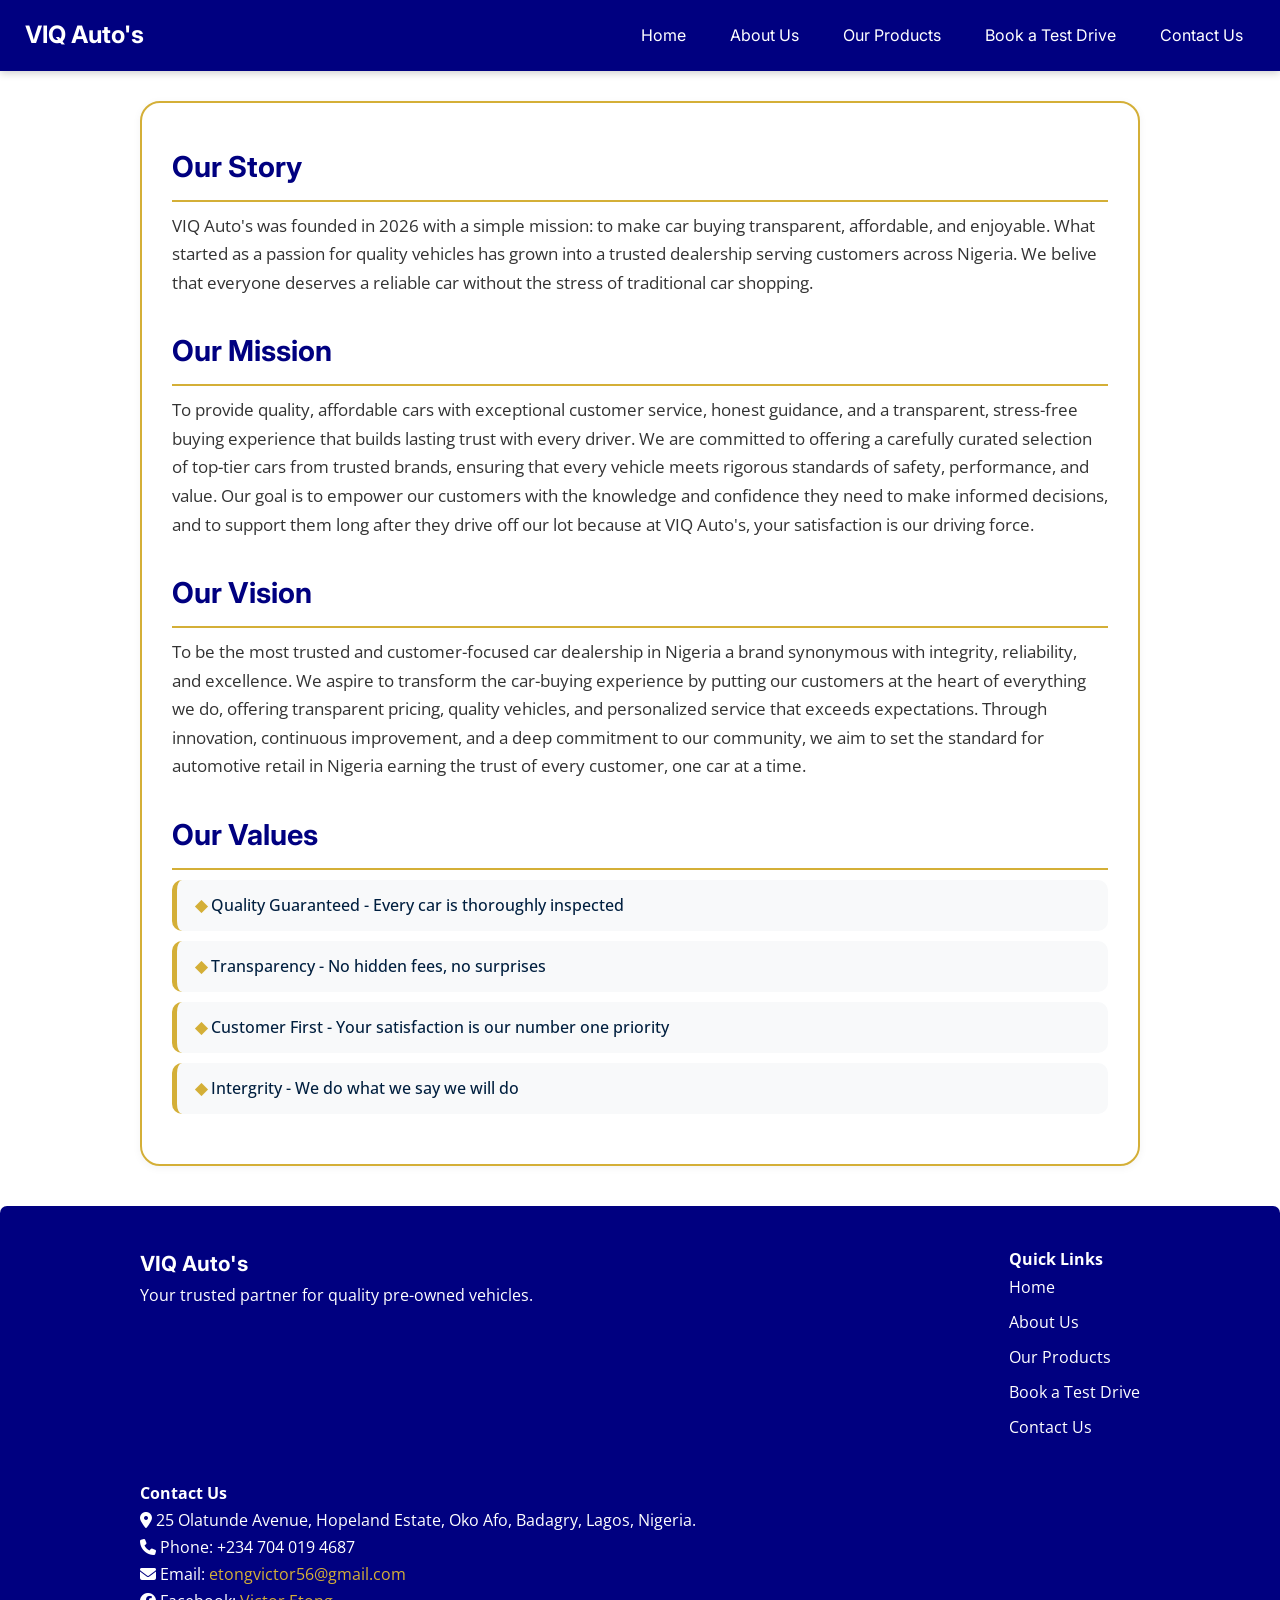
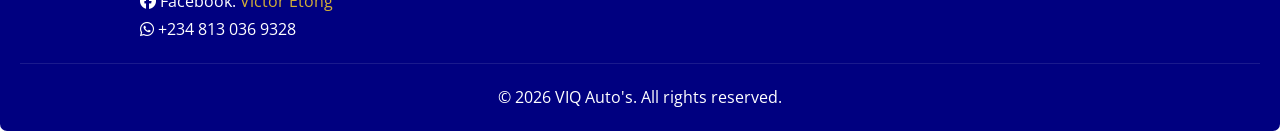
==== about.html @ 1ecebbf4 "VIQ Auto's — HTML/CSS version (beginner project)" ====
<!DOCTYPE html>
<html lang="en">
<head>
    <meta charset="UTF-8">
    <meta name="viewport" content="width=device-width, initial-scale=1.0">
    <title>About Us - VIQ Auto's</title>
    <link rel="preconnect" href="https://fonts.googleapis.com">
    <link rel="preconnect" href="https://fonts.gstatic.com" crossorigin>
    <link href="https://fonts.googleapis.com/css2?family=Inter:ital,opsz,wght@0,14..32,100..900;1,14..32,100..900&family=Open+Sans:ital,wght@0,300..800;1,300..800&display=swap" rel="stylesheet">
    <link rel="stylesheet" href="about.css">
    <link rel="stylesheet" href="https://cdnjs.cloudflare.com/ajax/libs/font-awesome/6.4.0/css/all.min.css">
</head>
<body>
    <div class="main">
        <div class="navbar">
            <div class="icon">
                <h2 class="logo">VIQ Auto's</h2>
            </div>
            <div class="hamburger" id="harmburger">
              <span></span>
              <span></span>
              <span></span>
            </div>
                <ul class="menu" id="menu">
                    <li><a href="index.html">Home</a></li>
                    <li><a href="about.html">About Us</a></li>
                    <li><a href="products.html">Our Products</a></li>
                    <li><a href="testdrive.html">Book a Test Drive</a></li>
                    <li><a href="contact.html">Contact Us</a></li>
                </ul>
            </div>
        </div>
    </div>
    <section id="about-page" class="about-section">
        <h2>Our Story</h2>
        <p>VIQ Auto's was founded in 2026 with a simple mission: to make car buying transparent, affordable, and enjoyable. 
           What started as a passion for quality vehicles has grown into a 
           trusted dealership serving customers across Nigeria. We belive that everyone deserves a 
           reliable car without the stress of traditional car shopping.
        </p>

           <h2>Our Mission</h2>
           <p>To provide quality, affordable cars with exceptional customer service, honest guidance, 
              and a transparent, stress-free buying experience that builds lasting trust with every 
              driver. We are committed to offering a carefully curated selection of top-tier cars from 
              trusted brands, ensuring that every vehicle meets rigorous standards of safety, performance, 
              and value. Our goal is to empower our customers with the knowledge and confidence they need to 
              make informed decisions, and to support them long after they drive off our lot because at VIQ Auto's,
              your satisfaction is our driving force.
           </p>

           <h2>Our Vision</h2>
           <p>To be the most trusted and customer-focused car dealership in Nigeria a brand synonymous
              with integrity, reliability, and excellence. We aspire to transform the car-buying experience 
              by putting our customers at the heart of everything we do, offering transparent pricing, quality 
              vehicles, and personalized service that exceeds expectations. Through innovation, continuous improvement, 
              and a deep commitment to our community, we aim to set the standard for automotive retail in Nigeria 
              earning the trust of every customer, one car at a time.
           </p>

           <h2>Our Values</h2>
           <ul>
            <li>Quality Guaranteed - Every car is thoroughly inspected</li>
            <li>Transparency - No hidden fees, no surprises</li>
            <li>Customer First - Your satisfaction is our number one priority</li>
            <li>Intergrity - We do what we say we will do</li>
           </ul>
    </section>
    <footer>
    <div class="footer-content">
        <div class="footer-brand">
            <h3>VIQ Auto's</h3>
            <p>Your trusted partner for quality pre-owned vehicles.</p>
        </div>
        <div class="footer-links">
            <h4>Quick Links</h4>
            <ul>
                <li><a href="index.html">Home</a></li>
                <li><a href="about.html">About Us</a></li>
                <li><a href="products.html">Our Products</a></li>
                <li><a href="testdrive.html">Book a Test Drive</a></li>
                <li><a href="contact.html">Contact Us</a></li>
            </ul>
        </div>
        <div class="footer-contact">
            <h4>Contact Us</h4>
            <p><i class="fas fa-map-marker-alt"></i> 25 Olatunde Avenue, Hopeland Estate, Oko Afo, Badagry, Lagos, Nigeria.</p>
            <p><i class="fas fa-phone"></i> Phone: +234 704 019 4687</p>
            <p><i class="fas fa-envelope"></i></a> Email: <a href="mailto:etongvictor56@gmail.com">etongvictor56@gmail.com</a></p>
            <p><i class="fab fa-facebook"></i> Facebook: <a href="https://www.facebook.com/victor.etong.56" target="_blank">Victor Etong</a></p>
            <p><i class="fa-brands fa-whatsapp"></i> +234 813 036 9328</p>
        </div>
    </div>
    <div class="footer-bottom">
        <p>&copy; 2026 VIQ Auto's. All rights reserved.</p>
    </div>
</footer>
<script>
    const hamburger = document.getElementById('harmburger');
    const menu = document.getElementById('menu');

    hamburger.addEventListener('click', function() {
        menu.classList.toggle('active');
    });
</script>
</body>
</html>
---- about.css ----
* {
    margin: 0;
    padding: 0;
    box-sizing: border-box;
}

body {
    font-family: 'Open Sans', sans-serif;
    color: #001f3f;
    background-color: #ffffff;
    line-height: 1.7;
}

/* ===== NAVBAR ===== */
.navbar {
    background-color: #000080;
    padding: 15px 25px;
    display: flex;
    justify-content: space-between;
    align-items: center;
    flex-wrap: wrap;
    box-shadow: 0 2px 8px rgba(0, 0, 0, 0.2);
}

.icon .logo {
    color: #ffffff;
    font-family: 'Inter', sans-serif;
    font-size: 1.5rem;
    font-weight: bold;
    margin: 0;
}

/* Desktop menu */
.menu {
    list-style: none;
    display: flex;
    gap: 20px;
    margin: 0;
    padding: 0;
}

.menu li a {
    color: #ffffff;
    text-decoration: none;
    font-family: 'Inter', sans-serif;
    padding: 8px 12px;
    transition: color 0.3s ease;
}

.menu li a:hover {
    color: #D4AF37;
}

/* ===== HAMBURGER ===== */
.hamburger {
    display: none;
    flex-direction: column;
    gap: 5px;
    cursor: pointer;
    margin-left: auto; /* Pushes hamburger to the right */
}

.hamburger span {
    width: 28px;
    height: 3px;
    background-color: white;
    border-radius: 2px;
}

/* ===== ABOUT SECTION ===== */
.about-section {
    max-width: 1000px;
    margin: 30px auto;
    padding: 40px 30px;
    background-color: #ffffff;
    border-radius: 20px;
    border: 2px solid #D4AF37;
    box-shadow: 0 2px 8px rgba(0, 0, 0, 0.05);
}

.about-section h2 {
    font-family: 'Inter', sans-serif;
    font-weight: bold;
    color: #000080;
    font-size: 1.8rem;
    margin-top: 30px;
    margin-bottom: 10px;
    border-bottom: 2px solid #D4AF37;
    padding-bottom: 8px;
}

.about-section h2:first-of-type {
    margin-top: 0;
}

.about-section p {
    color: #333333;
    margin-bottom: 20px;
    font-size: 1.05rem;
}

.about-section ul {
    list-style: none;
    padding: 0;
    margin-top: 10px;
}

.about-section ul li {
    background-color: #f8f9fa;
    padding: 12px 18px;
    margin-bottom: 10px;
    border-radius: 10px;
    border-left: 5px solid #D4AF37;
    font-weight: 500;
    color: #001f3f;
}

.about-section ul li::before {
    content: "◆ ";
    color: #D4AF37;
    font-weight: bold;
}

/* ===== FOOTER ===== */
footer {
    background-color: #000080;
    color: #ffffff;
    padding: 40px 20px 20px;
    margin-top: 40px;
    border-radius: 7px;
}

.footer-content {
    max-width: 1000px;
    margin: 0 auto;
    display: flex;
    justify-content: space-between;
    flex-wrap: wrap;
    gap: 30px;
}

.footer-brand h3 {
    font-family: 'Inter', sans-serif;
    font-size: 1.3rem;
    color: white;
}

.footer-links ul {
    list-style: none;
    padding: 0;
}

.footer-links ul li {
    margin-bottom: 8px;
}

.footer-links ul li a {
    color: #ffffff;
    text-decoration: none;
    transition: color 0.3s ease;
}

.footer-links ul li a:hover {
    color: #D4AF37;
}

.footer-contact a {
    color: #D4AF37; /* Gold */
    text-decoration: solid;
    transition: color 0.3s ease; /* Smooth hover transition */
}

.footer-bottom {
    text-align: center;
    padding-top: 20px;
    margin-top: 20px;
    border-top: 1px solid rgba(255, 255, 255, 0.1);
}

/* ===== RESPONSIVE ===== */
@media (max-width: 768px) {
    .navbar {
        flex-direction: row;
        flex-wrap: wrap;
        justify-content: space-between;
        align-items: center;
    }

    .hamburger {
        display: flex;
        order: 2;
        margin-left: auto;
    }

    .icon {
        order: 1;
    }

    .menu {
        display: none;
        flex-direction: column;
        width: 100%;
        background-color: #000080;
        padding: 15px 0;
        gap: 5px;
        border-radius: 0 0 10px 10px;
        box-shadow: 0 4px 8px rgba(0, 0, 0, 0.2);
        order: 3;
    }

    .menu.active {
        display: flex;
    }

    .menu li {
        list-style: none;
        text-align: center;
        width: 100%;
    }

    .menu li a {
        display: block;
        width: 100%;
        padding: 12px 0;
        color: #ffffff;
        text-decoration: none !important;
        font-family: 'Inter', sans-serif;
        font-weight: 500;
        transition: background-color 0.3s ease, color 0.3s ease;
        border-radius: 5px;
    }

    .menu li a:hover {
        background-color: #D4AF37;
        color: #000080;
    }

    .about-section {
        padding: 25px 15px;
        margin: 15px;
    }

    .about-section h2 {
        font-size: 1.5rem;
    }

    .footer-content {
        flex-direction: column;
        text-align: center;
    }
}

@media (min-width: 769px) {
    .hamburger {
        display: none;
    }
}
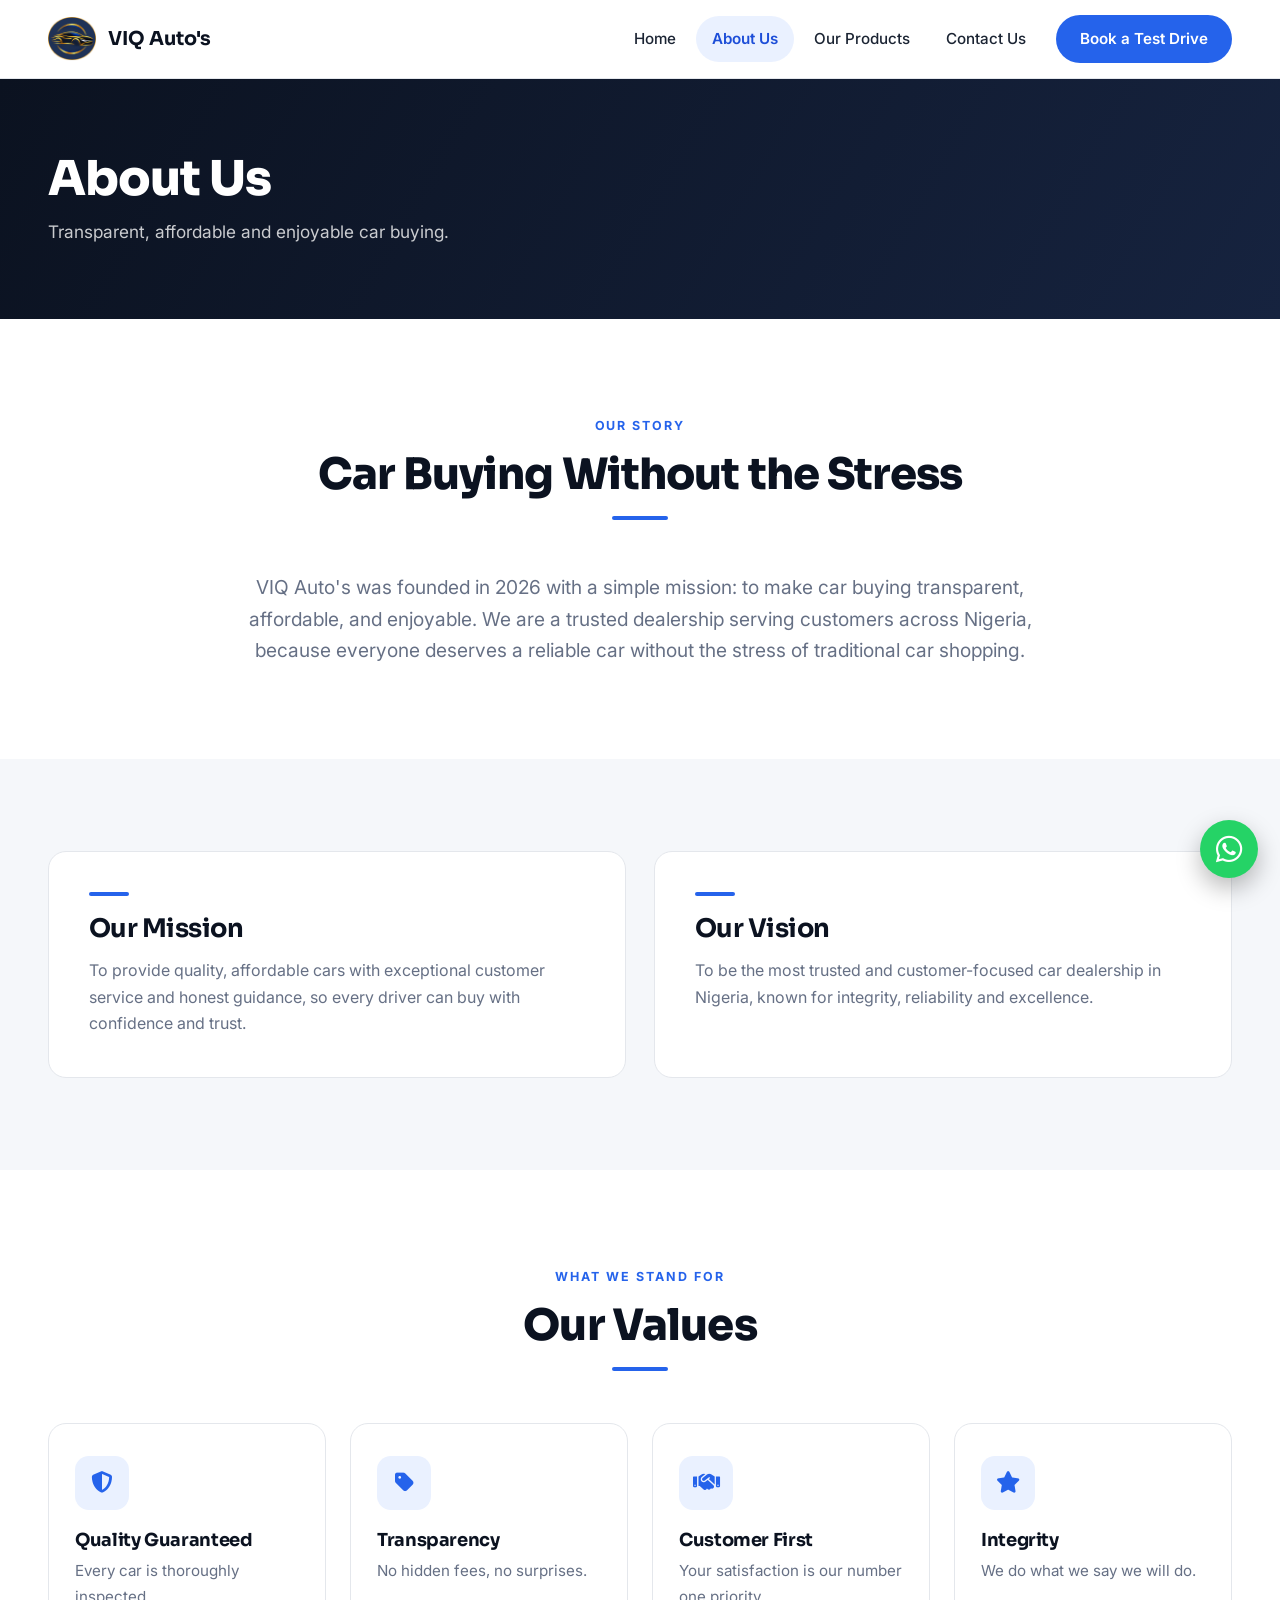
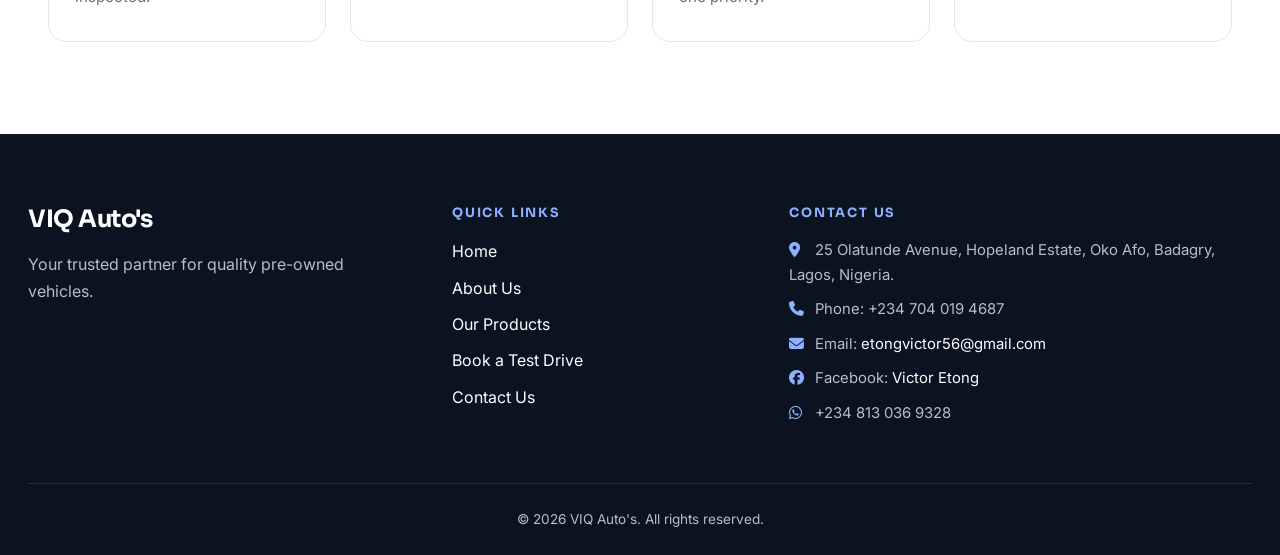
==== commit 5de39def: "Redesign site and add Mercedes-Benz, Changan and Jetour New shared design (site.css), hero with cars" ====
--- a/about.html
+++ b/about.html
@@ -1,107 +1,139 @@
-<!DOCTYPE html>
-<html lang="en">
-<head>
-    <meta charset="UTF-8">
-    <meta name="viewport" content="width=device-width, initial-scale=1.0">
-    <title>About Us - VIQ Auto's</title>
-    <link rel="preconnect" href="https://fonts.googleapis.com">
-    <link rel="preconnect" href="https://fonts.gstatic.com" crossorigin>
-    <link href="https://fonts.googleapis.com/css2?family=Inter:ital,opsz,wght@0,14..32,100..900;1,14..32,100..900&family=Open+Sans:ital,wght@0,300..800;1,300..800&display=swap" rel="stylesheet">
-    <link rel="stylesheet" href="about.css">
-    <link rel="stylesheet" href="https://cdnjs.cloudflare.com/ajax/libs/font-awesome/6.4.0/css/all.min.css">
-</head>
-<body>
-    <div class="main">
-        <div class="navbar">
-            <div class="icon">
-                <h2 class="logo">VIQ Auto's</h2>
-            </div>
-            <div class="hamburger" id="harmburger">
-              <span></span>
-              <span></span>
-              <span></span>
-            </div>
-                <ul class="menu" id="menu">
-                    <li><a href="index.html">Home</a></li>
-                    <li><a href="about.html">About Us</a></li>
-                    <li><a href="products.html">Our Products</a></li>
-                    <li><a href="testdrive.html">Book a Test Drive</a></li>
-                    <li><a href="contact.html">Contact Us</a></li>
-                </ul>
-            </div>
-        </div>
-    </div>
-    <section id="about-page" class="about-section">
-        <h2>Our Story</h2>
-        <p>VIQ Auto's was founded in 2026 with a simple mission: to make car buying transparent, affordable, and enjoyable. 
-           What started as a passion for quality vehicles has grown into a 
-           trusted dealership serving customers across Nigeria. We belive that everyone deserves a 
-           reliable car without the stress of traditional car shopping.
-        </p>
-
-           <h2>Our Mission</h2>
-           <p>To provide quality, affordable cars with exceptional customer service, honest guidance, 
-              and a transparent, stress-free buying experience that builds lasting trust with every 
-              driver. We are committed to offering a carefully curated selection of top-tier cars from 
-              trusted brands, ensuring that every vehicle meets rigorous standards of safety, performance, 
-              and value. Our goal is to empower our customers with the knowledge and confidence they need to 
-              make informed decisions, and to support them long after they drive off our lot because at VIQ Auto's,
-              your satisfaction is our driving force.
-           </p>
-
-           <h2>Our Vision</h2>
-           <p>To be the most trusted and customer-focused car dealership in Nigeria a brand synonymous
-              with integrity, reliability, and excellence. We aspire to transform the car-buying experience 
-              by putting our customers at the heart of everything we do, offering transparent pricing, quality 
-              vehicles, and personalized service that exceeds expectations. Through innovation, continuous improvement, 
-              and a deep commitment to our community, we aim to set the standard for automotive retail in Nigeria 
-              earning the trust of every customer, one car at a time.
-           </p>
-
-           <h2>Our Values</h2>
-           <ul>
-            <li>Quality Guaranteed - Every car is thoroughly inspected</li>
-            <li>Transparency - No hidden fees, no surprises</li>
-            <li>Customer First - Your satisfaction is our number one priority</li>
-            <li>Intergrity - We do what we say we will do</li>
-           </ul>
-    </section>
-    <footer>
-    <div class="footer-content">
-        <div class="footer-brand">
-            <h3>VIQ Auto's</h3>
-            <p>Your trusted partner for quality pre-owned vehicles.</p>
-        </div>
-        <div class="footer-links">
-            <h4>Quick Links</h4>
-            <ul>
-                <li><a href="index.html">Home</a></li>
-                <li><a href="about.html">About Us</a></li>
-                <li><a href="products.html">Our Products</a></li>
-                <li><a href="testdrive.html">Book a Test Drive</a></li>
-                <li><a href="contact.html">Contact Us</a></li>
-            </ul>
-        </div>
-        <div class="footer-contact">
-            <h4>Contact Us</h4>
-            <p><i class="fas fa-map-marker-alt"></i> 25 Olatunde Avenue, Hopeland Estate, Oko Afo, Badagry, Lagos, Nigeria.</p>
-            <p><i class="fas fa-phone"></i> Phone: +234 704 019 4687</p>
-            <p><i class="fas fa-envelope"></i></a> Email: <a href="mailto:etongvictor56@gmail.com">etongvictor56@gmail.com</a></p>
-            <p><i class="fab fa-facebook"></i> Facebook: <a href="https://www.facebook.com/victor.etong.56" target="_blank">Victor Etong</a></p>
-            <p><i class="fa-brands fa-whatsapp"></i> +234 813 036 9328</p>
-        </div>
-    </div>
-    <div class="footer-bottom">
-        <p>&copy; 2026 VIQ Auto's. All rights reserved.</p>
-    </div>
-</footer>
-<script>
-    const hamburger = document.getElementById('harmburger');
-    const menu = document.getElementById('menu');
-
-    hamburger.addEventListener('click', function() {
-        menu.classList.toggle('active');
-    });
-</script>
-</body>
-</html>+<!DOCTYPE html>
+<html lang="en">
+<head>
+    <meta charset="UTF-8">
+    <meta name="viewport" content="width=device-width, initial-scale=1.0">
+    <title>About Us - VIQ Auto's</title>
+    <link rel="preconnect" href="https://fonts.googleapis.com">
+    <link rel="preconnect" href="https://fonts.gstatic.com" crossorigin>
+    <link href="https://fonts.googleapis.com/css2?family=Sora:wght@600;700;800&family=Inter:wght@400;500;600;700&display=swap" rel="stylesheet">
+    <link rel="stylesheet" href="site.css">
+    <link rel="stylesheet" href="https://cdnjs.cloudflare.com/ajax/libs/font-awesome/6.4.0/css/all.min.css">
+    <link rel="icon" type="image/png" href="./assets/logo.png">
+    <link rel="shortcut icon" href="./assets/logo.png">
+</head>
+<body>
+    <header class="site-header">
+        <div class="navbar container">
+            <a href="index.html" class="logo-container">
+                <img src="./assets/logo.png" alt="VIQ Auto's Logo" class="logo">
+                <span>VIQ Auto's</span>
+            </a>
+            <div class="hamburger" id="hamburger">
+                <span></span>
+                <span></span>
+                <span></span>
+            </div>
+            <ul class="menu" id="menu">
+                <li><a href="index.html">Home</a></li>
+                <li><a href="about.html" class="active">About Us</a></li>
+                <li><a href="products.html">Our Products</a></li>
+                <li><a href="contact.html">Contact Us</a></li>
+                <li><a href="testdrive.html" class="menu-cta">Book a Test Drive</a></li>
+            </ul>
+        </div>
+    </header>
+
+    <section class="page-banner">
+        <div class="container">
+            <h1>About Us</h1>
+            <p>Transparent, affordable and enjoyable car buying.</p>
+        </div>
+    </section>
+
+    <section class="section" id="about-page">
+        <div class="container">
+            <div class="section-head">
+                <span class="eyebrow">Our Story</span>
+                <h2>Car Buying Without the Stress</h2>
+            </div>
+            <p class="lead">VIQ Auto's was founded in 2026 with a simple mission: to make car buying transparent, affordable, and enjoyable. We are a trusted dealership serving customers across Nigeria, because everyone deserves a reliable car without the stress of traditional car shopping.</p>
+        </div>
+    </section>
+
+    <section class="section section-soft">
+        <div class="container">
+            <div class="two-col">
+                <div class="panel">
+                    <h2>Our Mission</h2>
+                    <p>To provide quality, affordable cars with exceptional customer service and honest guidance, so every driver can buy with confidence and trust.</p>
+                </div>
+                <div class="panel">
+                    <h2>Our Vision</h2>
+                    <p>To be the most trusted and customer-focused car dealership in Nigeria, known for integrity, reliability and excellence.</p>
+                </div>
+            </div>
+        </div>
+    </section>
+
+    <section class="section">
+        <div class="container">
+            <div class="section-head">
+                <span class="eyebrow">What We Stand For</span>
+                <h2>Our Values</h2>
+            </div>
+            <div class="features">
+                <div class="feature">
+                    <div class="icon-circle"><i class="fas fa-shield-halved"></i></div>
+                    <h3>Quality Guaranteed</h3>
+                    <p>Every car is thoroughly inspected.</p>
+                </div>
+                <div class="feature">
+                    <div class="icon-circle"><i class="fas fa-tag"></i></div>
+                    <h3>Transparency</h3>
+                    <p>No hidden fees, no surprises.</p>
+                </div>
+                <div class="feature">
+                    <div class="icon-circle"><i class="fas fa-handshake"></i></div>
+                    <h3>Customer First</h3>
+                    <p>Your satisfaction is our number one priority.</p>
+                </div>
+                <div class="feature">
+                    <div class="icon-circle"><i class="fas fa-star"></i></div>
+                    <h3>Integrity</h3>
+                    <p>We do what we say we will do.</p>
+                </div>
+            </div>
+        </div>
+    </section>
+
+    <footer>
+    <div class="footer-content">
+        <div class="footer-brand">
+            <h3>VIQ Auto's</h3>
+            <p>Your trusted partner for quality pre-owned vehicles.</p>
+        </div>
+        <div class="footer-links">
+            <h4>Quick Links</h4>
+            <ul>
+                <li><a href="index.html">Home</a></li>
+                <li><a href="about.html">About Us</a></li>
+                <li><a href="products.html">Our Products</a></li>
+                <li><a href="testdrive.html">Book a Test Drive</a></li>
+                <li><a href="contact.html">Contact Us</a></li>
+            </ul>
+        </div>
+        <div class="footer-contact">
+            <h4>Contact Us</h4>
+            <p><i class="fas fa-map-marker-alt"></i> 25 Olatunde Avenue, Hopeland Estate, Oko Afo, Badagry, Lagos, Nigeria.</p>
+            <p><i class="fas fa-phone"></i> Phone: +234 704 019 4687</p>
+            <p><i class="fas fa-envelope"></i> Email: <a href="mailto:etongvictor56@gmail.com">etongvictor56@gmail.com</a></p>
+            <p><i class="fab fa-facebook"></i> Facebook: <a href="https://www.facebook.com/victor.etong.56" target="_blank">Victor Etong</a></p>
+            <p><i class="fa-brands fa-whatsapp"></i> +234 813 036 9328</p>
+        </div>
+    </div>
+    <div class="footer-bottom">
+        <p>&copy; 2026 VIQ Auto's. All rights reserved.</p>
+    </div>
+</footer>
+<a href="https://wa.me/2348130369328" target="_blank" rel="noopener" class="whatsapp-float" aria-label="Chat with us on WhatsApp"><i class="fa-brands fa-whatsapp"></i></a>
+<script>
+    const hamburger = document.getElementById('hamburger');
+    const menu = document.getElementById('menu');
+
+    hamburger.addEventListener('click', function() {
+        menu.classList.toggle('active');
+    });
+</script>
+</body>
+</html>
--- a/site.css
+++ b/site.css
@@ -0,0 +1,1162 @@
+/* =========================================================
+   VIQ Auto's - shared site styles (CSS only)
+   Change the look of the whole site from the :root block.
+   To add your own hero photo, set on .hero:
+     --hero-image: url('./assets/hero.jpg');
+   ========================================================= */
+
+:root {
+    --ink: #0B1220;
+    --ink-soft: #16233f;
+    --accent: #2563EB;
+    --accent-dark: #1D4ED8;
+    --accent-light: #8DB0FF;
+    --accent-tint: #EAF1FF;
+    --text: #1B2433;
+    --muted: #667085;
+    --line: #E4E7EC;
+    --soft: #F5F7FA;
+    --radius: 18px;
+    --shadow: 0 12px 32px rgba(11, 18, 32, 0.08);
+    --font-head: 'Sora', sans-serif;
+    --font-body: 'Inter', sans-serif;
+}
+
+* {
+    margin: 0;
+    padding: 0;
+    box-sizing: border-box;
+}
+
+html {
+    scroll-behavior: smooth;
+}
+
+body {
+    font-family: var(--font-body);
+    font-size: 16px;
+    line-height: 1.65;
+    color: var(--text);
+    background: #ffffff;
+    -webkit-font-smoothing: antialiased;
+}
+
+img {
+    max-width: 100%;
+    display: block;
+}
+
+a {
+    color: inherit;
+    text-decoration: none;
+}
+
+h1, h2, h3, h4 {
+    font-family: var(--font-head);
+    color: var(--ink);
+    line-height: 1.15;
+    letter-spacing: -0.02em;
+}
+
+.container {
+    width: 100%;
+    max-width: 1240px;
+    margin: 0 auto;
+    padding: 0 28px;
+}
+
+/* ===== HEADER / NAVBAR ===== */
+.site-header {
+    position: sticky;
+    top: 0;
+    z-index: 50;
+    background: rgba(255, 255, 255, 0.96);
+    backdrop-filter: blur(10px);
+    border-bottom: 1px solid var(--line);
+}
+
+.navbar {
+    display: flex;
+    align-items: center;
+    justify-content: space-between;
+    min-height: 78px;
+    position: relative;
+}
+
+.logo-container {
+    display: flex;
+    align-items: center;
+    gap: 12px;
+    font-family: var(--font-head);
+    font-weight: 700;
+    font-size: 1.2rem;
+    color: var(--ink);
+}
+
+.logo {
+    height: 44px;
+    width: auto;
+}
+
+.menu {
+    list-style: none;
+    display: flex;
+    align-items: center;
+    gap: 4px;
+}
+
+.menu a {
+    display: block;
+    padding: 10px 16px;
+    border-radius: 999px;
+    font-weight: 500;
+    font-size: 0.95rem;
+    color: var(--text);
+    transition: background-color 0.2s ease, color 0.2s ease;
+}
+
+.menu a:hover {
+    background: var(--soft);
+    color: var(--ink);
+}
+
+.menu a.active {
+    background: var(--accent-tint);
+    color: var(--accent-dark);
+    font-weight: 600;
+}
+
+.menu a.menu-cta {
+    background: var(--accent);
+    color: #ffffff;
+    padding: 11px 24px;
+    margin-left: 10px;
+    font-weight: 600;
+}
+
+.menu a.menu-cta:hover {
+    background: var(--accent-dark);
+}
+
+.hamburger {
+    display: none;
+    flex-direction: column;
+    gap: 5px;
+    cursor: pointer;
+    padding: 8px;
+}
+
+.hamburger span {
+    width: 26px;
+    height: 3px;
+    background: var(--ink);
+    border-radius: 2px;
+}
+
+/* ===== BUTTONS ===== */
+.btn {
+    display: inline-flex;
+    align-items: center;
+    justify-content: center;
+    gap: 8px;
+    padding: 14px 30px;
+    border-radius: 999px;
+    border: 2px solid transparent;
+    font-family: var(--font-body);
+    font-weight: 600;
+    font-size: 0.97rem;
+    cursor: pointer;
+    transition: background-color 0.25s ease, color 0.25s ease, border-color 0.25s ease, transform 0.25s ease;
+}
+
+.btn:hover {
+    transform: translateY(-2px);
+}
+
+.btn-primary {
+    background: var(--accent);
+    color: #ffffff;
+}
+
+.btn-primary:hover {
+    background: var(--accent-dark);
+}
+
+.btn-light {
+    background: #ffffff;
+    color: var(--ink);
+}
+
+.btn-light:hover {
+    background: var(--accent-tint);
+}
+
+.btn-outline {
+    border-color: rgba(255, 255, 255, 0.55);
+    color: #ffffff;
+}
+
+.btn-outline:hover {
+    background: #ffffff;
+    color: var(--ink);
+}
+
+.btn-outline-dark {
+    border-color: var(--ink);
+    color: var(--ink);
+}
+
+.btn-outline-dark:hover {
+    background: var(--ink);
+    color: #ffffff;
+}
+
+/* ===== HERO (home) ===== */
+.hero {
+    color: #ffffff;
+    min-height: 720px;
+    display: flex;
+    flex-direction: column;
+    justify-content: center;
+    background-color: var(--ink);
+    background-image:
+        linear-gradient(90deg, rgba(11, 18, 32, 0.94) 0%, rgba(11, 18, 32, 0.7) 55%, rgba(11, 18, 32, 0.4) 100%),
+        var(--hero-image, linear-gradient(135deg, #0B1220, #16233f));
+    background-size: cover;
+    background-position: center;
+}
+
+.hero .hero-inner {
+    padding-top: 84px;
+    padding-bottom: 40px;
+}
+
+.eyebrow {
+    display: inline-block;
+    font-weight: 700;
+    font-size: 0.78rem;
+    letter-spacing: 0.16em;
+    text-transform: uppercase;
+    color: var(--accent);
+    margin-bottom: 14px;
+}
+
+.hero .eyebrow {
+    color: var(--accent-light);
+}
+
+.hero h1 {
+    color: #ffffff;
+    font-size: clamp(2.5rem, 5.4vw, 4.4rem);
+    font-weight: 800;
+    max-width: 780px;
+}
+
+.hero p {
+    max-width: 540px;
+    margin: 20px 0 34px;
+    font-size: 1.12rem;
+    color: rgba(255, 255, 255, 0.82);
+}
+
+.hero-actions {
+    display: flex;
+    flex-wrap: wrap;
+    gap: 14px;
+}
+
+.hero-checks {
+    list-style: none;
+    display: flex;
+    flex-wrap: wrap;
+    gap: 8px 26px;
+    margin-top: 30px;
+    font-size: 0.93rem;
+    color: rgba(255, 255, 255, 0.85);
+}
+
+.hero-checks i {
+    color: var(--accent-light);
+    margin-right: 8px;
+}
+
+.hero .hero-cars {
+    display: grid;
+    grid-template-columns: repeat(3, 1fr);
+    gap: 22px;
+    padding-bottom: 64px;
+}
+
+.hero-car {
+    display: flex;
+    flex-direction: column;
+    background: rgba(255, 255, 255, 0.1);
+    border: 1px solid rgba(255, 255, 255, 0.2);
+    backdrop-filter: blur(14px);
+    border-radius: var(--radius);
+    overflow: hidden;
+    color: #ffffff;
+    transition: transform 0.3s ease, background-color 0.3s ease;
+}
+
+.hero-car:hover {
+    transform: translateY(-6px);
+    background: rgba(255, 255, 255, 0.16);
+}
+
+.hero-car img {
+    width: 100%;
+    aspect-ratio: 16 / 10;
+    object-fit: cover;
+}
+
+.hero-car-info {
+    display: flex;
+    justify-content: space-between;
+    align-items: center;
+    gap: 12px;
+    padding: 16px 20px;
+}
+
+.hero-car-info h3 {
+    color: #ffffff;
+    font-size: 1.05rem;
+    font-weight: 700;
+}
+
+.hero-car-info span {
+    font-weight: 700;
+    white-space: nowrap;
+    color: var(--accent-light);
+}
+
+/* ===== PAGE BANNER (inner pages) ===== */
+.page-banner {
+    background: linear-gradient(120deg, #0B1220, #16233f);
+    color: #ffffff;
+    padding: 72px 0;
+}
+
+.page-banner h1 {
+    color: #ffffff;
+    font-size: clamp(2.2rem, 4vw, 3rem);
+    font-weight: 800;
+}
+
+.page-banner p {
+    max-width: 620px;
+    margin-top: 12px;
+    color: rgba(255, 255, 255, 0.78);
+    font-size: 1.08rem;
+}
+
+/* ===== SECTIONS ===== */
+.section {
+    padding: 92px 0;
+}
+
+.section-soft {
+    background: var(--soft);
+}
+
+.section-head {
+    text-align: center;
+    margin-bottom: 52px;
+}
+
+.section-head h2 {
+    font-size: clamp(1.9rem, 3.4vw, 2.7rem);
+    font-weight: 800;
+}
+
+.section-head h2::after {
+    content: "";
+    display: block;
+    width: 56px;
+    height: 4px;
+    margin: 16px auto 0;
+    border-radius: 2px;
+    background: var(--accent);
+}
+
+.section-head p {
+    max-width: 600px;
+    margin: 14px auto 0;
+    color: var(--muted);
+}
+
+.section-foot {
+    text-align: center;
+    margin-top: 40px;
+}
+
+/* ===== BRAND TILES (home) ===== */
+.brand-tiles {
+    display: grid;
+    grid-template-columns: repeat(auto-fit, minmax(210px, 1fr));
+    gap: 20px;
+}
+
+.brand-tile {
+    display: flex;
+    flex-direction: column;
+    justify-content: space-between;
+    gap: 34px;
+    min-height: 210px;
+    padding: 28px;
+    background: var(--soft);
+    border: 1px solid var(--line);
+    border-radius: var(--radius);
+    transition: background-color 0.3s ease, color 0.3s ease, transform 0.3s ease, box-shadow 0.3s ease;
+}
+
+.brand-tile h3 {
+    font-size: 1.45rem;
+    font-weight: 700;
+    margin-bottom: 6px;
+    transition: color 0.3s ease;
+}
+
+.brand-tile p {
+    font-size: 0.92rem;
+    color: var(--muted);
+    transition: color 0.3s ease;
+}
+
+.brand-tile .tile-link {
+    font-weight: 600;
+    font-size: 0.92rem;
+    color: var(--accent-dark);
+    transition: color 0.3s ease;
+}
+
+.brand-tile:hover {
+    background: var(--ink);
+    transform: translateY(-5px);
+    box-shadow: var(--shadow);
+}
+
+.brand-tile:hover h3 {
+    color: #ffffff;
+}
+
+.brand-tile:hover p {
+    color: rgba(255, 255, 255, 0.72);
+}
+
+.brand-tile:hover .tile-link {
+    color: var(--accent-light);
+}
+
+/* ===== FEATURE CARDS ===== */
+.features {
+    display: grid;
+    grid-template-columns: repeat(auto-fit, minmax(230px, 1fr));
+    gap: 24px;
+}
+
+.feature {
+    background: #ffffff;
+    border: 1px solid var(--line);
+    border-radius: var(--radius);
+    padding: 32px 26px;
+    transition: box-shadow 0.3s ease, transform 0.3s ease;
+}
+
+.feature:hover {
+    box-shadow: var(--shadow);
+    transform: translateY(-4px);
+}
+
+.feature .icon-circle {
+    width: 54px;
+    height: 54px;
+    margin-bottom: 20px;
+    border-radius: 14px;
+    background: var(--accent-tint);
+    color: var(--accent);
+    display: flex;
+    align-items: center;
+    justify-content: center;
+    font-size: 1.35rem;
+}
+
+.feature h3 {
+    font-size: 1.12rem;
+    font-weight: 700;
+    margin-bottom: 8px;
+}
+
+.feature p {
+    color: var(--muted);
+    font-size: 0.95rem;
+}
+
+/* ===== HOW IT WORKS ===== */
+.steps {
+    display: grid;
+    grid-template-columns: repeat(3, 1fr);
+    gap: 24px;
+}
+
+.step {
+    position: relative;
+    padding: 34px 28px;
+    border-radius: var(--radius);
+    background: var(--soft);
+    border: 1px solid var(--line);
+}
+
+.step-num {
+    display: flex;
+    align-items: center;
+    justify-content: center;
+    width: 46px;
+    height: 46px;
+    margin-bottom: 18px;
+    border-radius: 50%;
+    background: var(--accent);
+    color: #ffffff;
+    font-family: var(--font-head);
+    font-weight: 700;
+}
+
+.step h3 {
+    font-size: 1.15rem;
+    font-weight: 700;
+    margin-bottom: 8px;
+}
+
+.step p {
+    color: var(--muted);
+    font-size: 0.95rem;
+}
+
+/* ===== CALL-TO-ACTION BAND ===== */
+.cta-band {
+    background:
+        radial-gradient(circle at 85% 20%, rgba(37, 99, 235, 0.55), transparent 55%),
+        linear-gradient(120deg, #0B1220, #16233f);
+    border-radius: 26px;
+    padding: 64px 56px;
+    display: flex;
+    justify-content: space-between;
+    align-items: center;
+    flex-wrap: wrap;
+    gap: 28px;
+}
+
+.cta-band h2 {
+    color: #ffffff;
+    font-size: clamp(1.7rem, 3vw, 2.3rem);
+    font-weight: 800;
+}
+
+.cta-band p {
+    color: rgba(255, 255, 255, 0.78);
+    margin-top: 8px;
+}
+
+.cta-actions {
+    display: flex;
+    flex-wrap: wrap;
+    gap: 14px;
+}
+
+/* ===== FILTER PILLS (products) ===== */
+.filter-bar {
+    display: flex;
+    flex-wrap: wrap;
+    gap: 10px;
+    margin-bottom: 44px;
+}
+
+.filter-btn {
+    background: #ffffff;
+    color: var(--text);
+    border: 1px solid var(--line);
+    border-radius: 999px;
+    padding: 10px 24px;
+    font-family: var(--font-body);
+    font-weight: 600;
+    font-size: 0.93rem;
+    cursor: pointer;
+    transition: background-color 0.25s ease, color 0.25s ease, border-color 0.25s ease;
+}
+
+.filter-btn:hover {
+    border-color: var(--ink);
+}
+
+.filter-btn.active {
+    background: var(--ink);
+    border-color: var(--ink);
+    color: #ffffff;
+}
+
+.brand-section {
+    margin-bottom: 64px;
+    scroll-margin-top: 100px;
+}
+
+.brand-header {
+    display: flex;
+    align-items: center;
+    gap: 14px;
+    font-family: var(--font-head);
+    font-weight: 700;
+    font-size: 1.7rem;
+    letter-spacing: -0.02em;
+    color: var(--ink);
+    padding-bottom: 16px;
+    margin-bottom: 28px;
+    border-bottom: 1px solid var(--line);
+}
+
+.brand-header::before {
+    content: "";
+    width: 6px;
+    height: 30px;
+    border-radius: 3px;
+    background: var(--accent);
+}
+
+.brand-header img {
+    width: 30px;
+    height: auto;
+    margin: 0 !important;
+}
+
+.brand-empty {
+    display: flex;
+    justify-content: space-between;
+    align-items: center;
+    flex-wrap: wrap;
+    gap: 20px;
+    padding: 32px;
+    background: var(--soft);
+    border: 2px dashed #cfd5df;
+    border-radius: var(--radius);
+}
+
+.brand-empty h3 {
+    font-size: 1.2rem;
+    margin-bottom: 4px;
+}
+
+.brand-empty p {
+    color: var(--muted);
+}
+
+/* ===== CAR GRID + CARDS ===== */
+.car-grid {
+    display: grid;
+    grid-template-columns: repeat(auto-fill, minmax(320px, 1fr));
+    gap: 30px;
+}
+
+.car-card {
+    background: #ffffff;
+    border: 1px solid var(--line);
+    border-radius: var(--radius);
+    overflow: hidden;
+    display: flex;
+    flex-direction: column;
+    text-align: left;
+    padding-bottom: 24px;
+    transition: box-shadow 0.3s ease, transform 0.3s ease;
+}
+
+.car-card:hover {
+    box-shadow: 0 18px 40px rgba(11, 18, 32, 0.13);
+    transform: translateY(-5px);
+}
+
+.car-card img {
+    width: 100%;
+    height: auto;
+    aspect-ratio: 3 / 2;
+    object-fit: contain;
+    background: var(--soft);
+}
+
+.car-card h3 {
+    font-size: 1.25rem;
+    font-weight: 700;
+    margin: 22px 24px 0;
+}
+
+.price {
+    font-family: var(--font-head);
+    font-weight: 700;
+    font-size: 1.55rem;
+    letter-spacing: -0.02em;
+    color: var(--ink);
+    margin: 10px 24px 16px;
+}
+
+.price::before {
+    content: "Price";
+    display: block;
+    font-family: var(--font-body);
+    font-size: 0.7rem;
+    font-weight: 600;
+    letter-spacing: 0.12em;
+    text-transform: uppercase;
+    color: var(--muted);
+}
+
+.car-card ul.specs {
+    list-style: none;
+    display: flex;
+    flex-wrap: wrap;
+    gap: 6px;
+    margin: 0 24px 20px;
+}
+
+.car-card ul.specs li {
+    background: var(--accent-tint);
+    border-radius: 999px;
+    padding: 4px 12px;
+    font-size: 0.8rem;
+    font-weight: 600;
+    color: var(--accent-dark);
+}
+
+.enquire-btn,
+.card-btn {
+    display: flex;
+    align-items: center;
+    justify-content: center;
+    gap: 8px;
+    margin: 0 24px 8px;
+    padding: 13px 20px;
+    border-radius: 999px;
+    background: var(--accent);
+    color: #ffffff;
+    font-weight: 600;
+    font-size: 0.95rem;
+    transition: background-color 0.25s ease;
+}
+
+.enquire-btn:hover,
+.card-btn:hover {
+    background: var(--accent-dark);
+}
+
+.more-info {
+    margin: 8px 24px 0;
+}
+
+.more-info summary {
+    cursor: pointer;
+    text-align: center;
+    font-size: 0.9rem;
+    font-weight: 600;
+    color: var(--muted);
+}
+
+.more-info summary:hover {
+    color: var(--ink);
+    text-decoration: underline;
+}
+
+.more-info h4 {
+    font-size: 1rem;
+    margin: 16px 0 10px;
+}
+
+.more-info ul {
+    list-style: none;
+}
+
+.more-info li {
+    background: var(--soft);
+    border-left: 3px solid var(--accent);
+    border-radius: 8px;
+    padding: 10px 14px;
+    margin-bottom: 6px;
+    font-size: 0.9rem;
+    color: var(--text);
+}
+
+.more-info li b {
+    color: var(--ink);
+}
+
+/* ===== PHOTO PLACEHOLDER + BRAND NOTE ===== */
+.car-photo-placeholder {
+    width: 100%;
+    aspect-ratio: 3 / 2;
+    display: flex;
+    flex-direction: column;
+    align-items: center;
+    justify-content: center;
+    gap: 10px;
+    background: linear-gradient(135deg, #eef1f6, #dde3ee);
+    color: #8a94a6;
+    font-size: 0.85rem;
+    font-weight: 600;
+}
+
+.car-photo-placeholder i {
+    font-size: 2.6rem;
+}
+
+.brand-note {
+    margin: -12px 0 26px;
+    color: var(--muted);
+    font-size: 0.92rem;
+}
+
+.brand-more {
+    margin-top: 28px;
+}
+
+/* ===== ABOUT PAGE ===== */
+.lead {
+    max-width: 800px;
+    margin: 0 auto;
+    text-align: center;
+    font-size: 1.2rem;
+    color: var(--muted);
+}
+
+.two-col {
+    display: grid;
+    grid-template-columns: 1fr 1fr;
+    gap: 28px;
+}
+
+.panel {
+    background: #ffffff;
+    border: 1px solid var(--line);
+    border-radius: var(--radius);
+    padding: 40px;
+}
+
+.panel h2 {
+    font-size: 1.6rem;
+    margin-bottom: 14px;
+}
+
+.panel h2::before {
+    content: "";
+    display: block;
+    width: 40px;
+    height: 4px;
+    margin-bottom: 18px;
+    border-radius: 2px;
+    background: var(--accent);
+}
+
+.panel p {
+    color: var(--muted);
+}
+
+/* ===== CONTACT PAGE ===== */
+.contact-layout {
+    display: grid;
+    grid-template-columns: 1fr 1.5fr;
+    gap: 40px;
+    align-items: start;
+}
+
+.info-list {
+    display: grid;
+    gap: 16px;
+}
+
+.info-card {
+    display: flex;
+    align-items: flex-start;
+    gap: 16px;
+    background: #ffffff;
+    border: 1px solid var(--line);
+    border-radius: var(--radius);
+    padding: 22px;
+}
+
+.info-card .icon-circle {
+    flex: 0 0 48px;
+    width: 48px;
+    height: 48px;
+    border-radius: 14px;
+    background: var(--accent-tint);
+    color: var(--accent);
+    display: flex;
+    align-items: center;
+    justify-content: center;
+    font-size: 1.1rem;
+}
+
+.info-card h3 {
+    font-size: 1rem;
+    font-weight: 700;
+    margin-bottom: 2px;
+}
+
+.info-card p,
+.info-card a {
+    color: var(--muted);
+    font-size: 0.95rem;
+    word-break: break-word;
+}
+
+.info-card a:hover {
+    color: var(--accent-dark);
+    text-decoration: underline;
+}
+
+/* ===== FORMS ===== */
+.form-card {
+    background: #ffffff;
+    border: 1px solid var(--line);
+    border-radius: 22px;
+    padding: 44px;
+    box-shadow: var(--shadow);
+}
+
+.form-card h2 {
+    font-size: 1.7rem;
+    margin-bottom: 8px;
+}
+
+.form-card > p {
+    color: var(--muted);
+    margin-bottom: 30px;
+}
+
+.form-grid {
+    display: grid;
+    grid-template-columns: 1fr 1fr;
+    gap: 22px;
+    margin-bottom: 28px;
+}
+
+.form {
+    display: flex;
+    flex-direction: column;
+    gap: 8px;
+}
+
+.form.full {
+    grid-column: 1 / -1;
+}
+
+.form label {
+    font-weight: 600;
+    font-size: 0.88rem;
+    color: var(--ink);
+}
+
+.form input,
+.form select,
+.form textarea {
+    width: 100%;
+    padding: 14px 16px;
+    border: 1px solid #d5dae3;
+    border-radius: 12px;
+    background: #ffffff;
+    font: inherit;
+    color: var(--text);
+    transition: border-color 0.2s ease, box-shadow 0.2s ease;
+}
+
+.form input:focus,
+.form select:focus,
+.form textarea:focus {
+    outline: none;
+    border-color: var(--accent);
+    box-shadow: 0 0 0 4px rgba(37, 99, 235, 0.14);
+}
+
+.form textarea {
+    min-height: 140px;
+    resize: vertical;
+}
+
+.narrow {
+    max-width: 880px;
+    margin: 0 auto;
+}
+
+/* ===== FOOTER ===== */
+footer {
+    background: var(--ink);
+    color: rgba(255, 255, 255, 0.72);
+    padding: 72px 28px 24px;
+}
+
+.footer-content {
+    max-width: 1240px;
+    margin: 0 auto;
+    display: grid;
+    grid-template-columns: 1.3fr 1fr 1.6fr;
+    gap: 48px;
+}
+
+footer h3,
+footer h4 {
+    color: #ffffff;
+    margin-bottom: 18px;
+}
+
+footer h3 {
+    font-size: 1.5rem;
+}
+
+footer h4 {
+    font-size: 0.8rem;
+    letter-spacing: 0.14em;
+    text-transform: uppercase;
+    color: var(--accent-light);
+}
+
+.footer-links ul {
+    list-style: none;
+}
+
+.footer-links li {
+    margin-bottom: 10px;
+}
+
+footer a {
+    color: #ffffff;
+    transition: color 0.2s ease;
+}
+
+footer a:hover {
+    color: var(--accent-light);
+}
+
+.footer-contact p {
+    margin-bottom: 10px;
+    font-size: 0.93rem;
+}
+
+.footer-contact i {
+    width: 22px;
+    color: var(--accent-light);
+}
+
+.footer-bottom {
+    max-width: 1240px;
+    margin: 48px auto 0;
+    padding-top: 24px;
+    border-top: 1px solid rgba(255, 255, 255, 0.12);
+    text-align: center;
+    font-size: 0.85rem;
+}
+
+/* ===== FLOATING WHATSAPP BUTTON ===== */
+.whatsapp-float {
+    position: fixed;
+    right: 22px;
+    bottom: 22px;
+    z-index: 60;
+    width: 58px;
+    height: 58px;
+    border-radius: 50%;
+    background: #25D366;
+    color: #ffffff;
+    display: flex;
+    align-items: center;
+    justify-content: center;
+    font-size: 1.9rem;
+    box-shadow: 0 10px 24px rgba(0, 0, 0, 0.28);
+    transition: transform 0.25s ease;
+}
+
+.whatsapp-float:hover {
+    transform: scale(1.1);
+}
+
+/* ===== RESPONSIVE ===== */
+@media (max-width: 900px) {
+    .container {
+        padding: 0 20px;
+    }
+
+    .hamburger {
+        display: flex;
+    }
+
+    .menu {
+        display: none;
+        position: absolute;
+        top: 100%;
+        left: 0;
+        right: 0;
+        flex-direction: column;
+        align-items: stretch;
+        gap: 0;
+        background: #ffffff;
+        border-top: 1px solid var(--line);
+        box-shadow: 0 16px 28px rgba(0, 0, 0, 0.12);
+        padding: 8px 20px 22px;
+    }
+
+    .menu.active {
+        display: flex;
+    }
+
+    .menu a {
+        padding: 14px 8px;
+        border-radius: 10px;
+    }
+
+    .menu a.menu-cta {
+        margin: 14px 0 0;
+        text-align: center;
+    }
+
+    .hero {
+        min-height: 0;
+    }
+
+    .hero .hero-inner {
+        padding-top: 56px;
+    }
+
+    .hero .hero-cars {
+        grid-template-columns: 1fr;
+        padding-bottom: 44px;
+    }
+
+    .page-banner {
+        padding: 52px 0;
+    }
+
+    .section {
+        padding: 60px 0;
+    }
+
+    .section-head {
+        margin-bottom: 36px;
+    }
+
+    .steps,
+    .two-col,
+    .contact-layout,
+    .form-grid {
+        grid-template-columns: 1fr;
+    }
+
+    .form-card {
+        padding: 28px 22px;
+    }
+
+    .cta-band {
+        padding: 40px 28px;
+    }
+
+    .footer-content {
+        grid-template-columns: 1fr;
+        gap: 32px;
+    }
+
+    .car-grid {
+        grid-template-columns: 1fr;
+    }
+}
